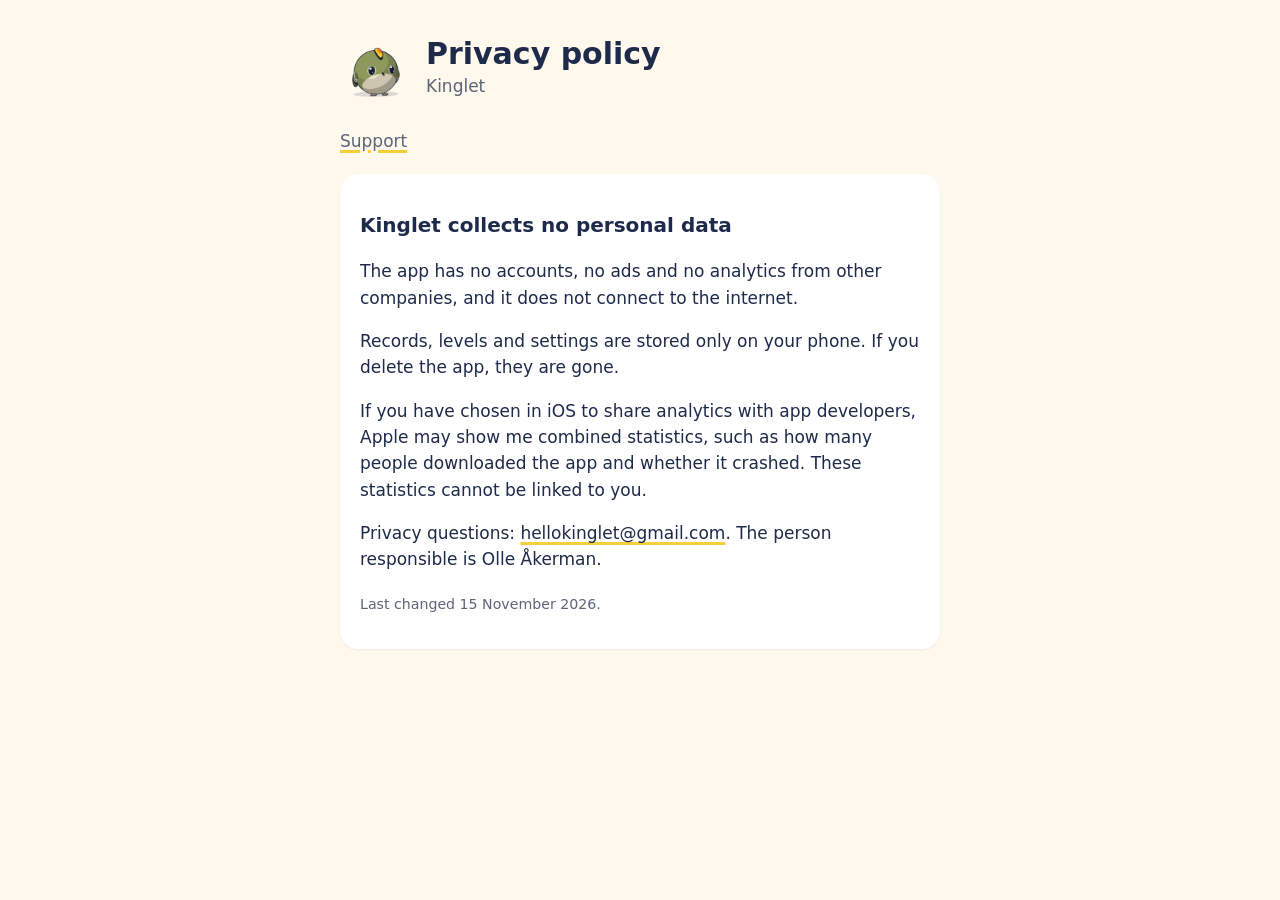
==== privacy.html @ cd657414 "Kinglet support page and privacy policy Co-Authored-By: Claude Opus 5.5 <noreply@anthropic.com>" ====
<!doctype html>
<html lang="en">
<head>
<meta charset="utf-8">
<meta name="viewport" content="width=device-width, initial-scale=1">
<title>Kinglet – privacy policy</title>
<link rel="stylesheet" href="style.css">
</head>
<body>
<main>
  <header>
    <img src="kinglet.png" alt="">
    <div>
      <h1>Privacy policy</h1>
      <p>Kinglet</p>
    </div>
  </header>
  <nav><a href="./">Support</a></nav>

  <section>
    <h2>Kinglet collects no personal data</h2>
    <p>The app has no accounts, no ads and no analytics from other companies, and it does not connect to the internet.</p>
    <p>Records, levels and settings are stored only on your phone. If you delete the app, they are gone.</p>
    <p>If you have chosen in iOS to share analytics with app developers, Apple may show me combined statistics, such as how many people downloaded the app and whether it crashed. These statistics cannot be linked to you.</p>
    <p>Privacy questions: <a href="mailto:hellokinglet@gmail.com">hellokinglet@gmail.com</a>. The person responsible is Olle Åkerman.</p>
    <p><small>Last changed 15 November 2026.</small></p>
  </section>
</main>
</body>
</html>
---- style.css ----
:root { --bg: #fff8ec; --card: #ffffff; --ink: #1d2a4a; --muted: #5b6478; --accent: #f6cf3a; }
@media (prefers-color-scheme: dark) { :root { --bg: #111318; --card: #1c1f27; --ink: #f2f2f7; --muted: #a3a9b8; } }
* { box-sizing: border-box; }
body { margin: 0; background: var(--bg); color: var(--ink); font: 17px/1.55 -apple-system, system-ui, "Segoe UI", sans-serif; }
main { max-width: 640px; margin: 0 auto; padding: 32px 20px 64px; }
header { display: flex; align-items: center; gap: 14px; margin-bottom: 24px; }
header img { width: 72px; height: 72px; }
h1 { font-size: 30px; line-height: 1.15; margin: 0; }
header p { margin: 2px 0 0; color: var(--muted); }
h2 { font-size: 20px; margin: 32px 0 8px; }
section { background: var(--card); border-radius: 18px; padding: 4px 20px 16px; margin-bottom: 20px; box-shadow: 0 1px 2px rgb(0 0 0 / .06); }
a { color: inherit; text-decoration-color: var(--accent); text-decoration-thickness: 3px; text-underline-offset: 3px; }
nav { margin-bottom: 20px; color: var(--muted); }
small { color: var(--muted); }
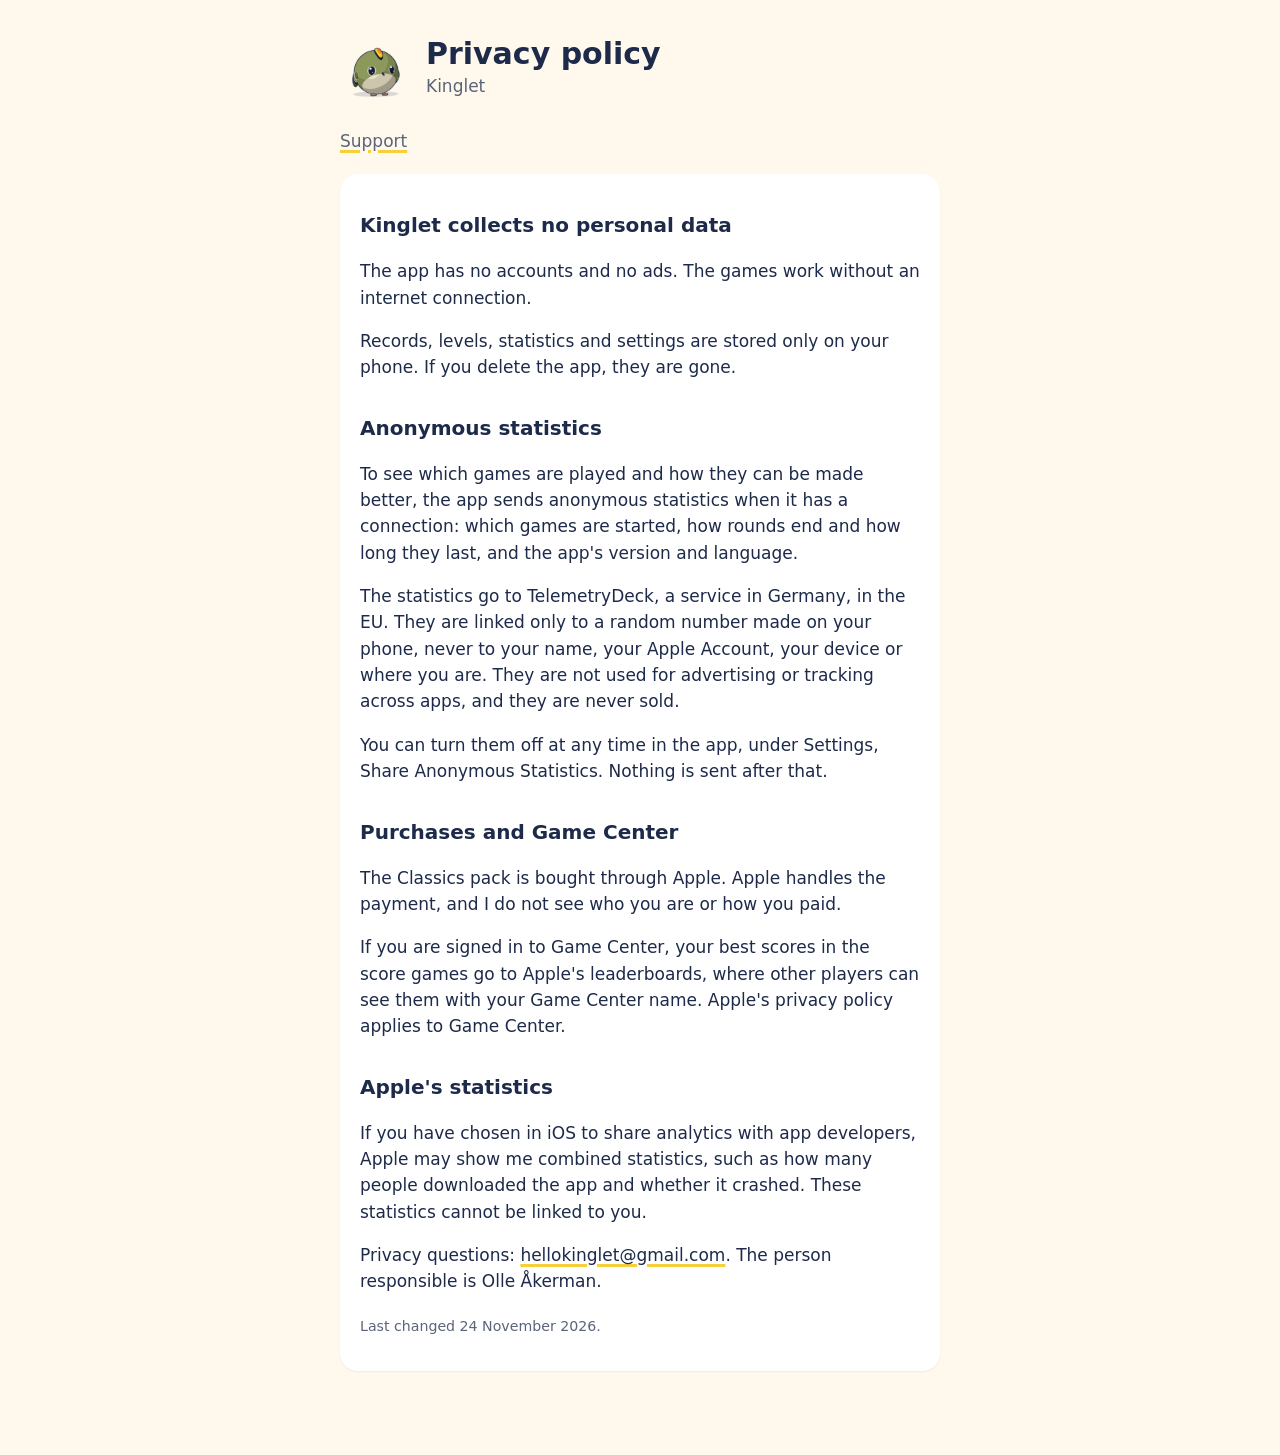
==== commit 1b9b6d54: "Privacy policy for version 1.1: anonymous statistics, the Classics purchase and Game Center Co-Autho" ====
--- a/privacy.html
+++ b/privacy.html
@@ -19,11 +19,22 @@
 
   <section>
     <h2>Kinglet collects no personal data</h2>
-    <p>The app has no accounts, no ads and no analytics from other companies, and it does not connect to the internet.</p>
-    <p>Records, levels and settings are stored only on your phone. If you delete the app, they are gone.</p>
+    <p>The app has no accounts and no ads. The games work without an internet connection.</p>
+    <p>Records, levels, statistics and settings are stored only on your phone. If you delete the app, they are gone.</p>
+
+    <h2>Anonymous statistics</h2>
+    <p>To see which games are played and how they can be made better, the app sends anonymous statistics when it has a connection: which games are started, how rounds end and how long they last, and the app's version and language.</p>
+    <p>The statistics go to TelemetryDeck, a service in Germany, in the EU. They are linked only to a random number made on your phone, never to your name, your Apple Account, your device or where you are. They are not used for advertising or tracking across apps, and they are never sold.</p>
+    <p>You can turn them off at any time in the app, under Settings, Share Anonymous Statistics. Nothing is sent after that.</p>
+
+    <h2>Purchases and Game Center</h2>
+    <p>The Classics pack is bought through Apple. Apple handles the payment, and I do not see who you are or how you paid.</p>
+    <p>If you are signed in to Game Center, your best scores in the score games go to Apple's leaderboards, where other players can see them with your Game Center name. Apple's privacy policy applies to Game Center.</p>
+
+    <h2>Apple's statistics</h2>
     <p>If you have chosen in iOS to share analytics with app developers, Apple may show me combined statistics, such as how many people downloaded the app and whether it crashed. These statistics cannot be linked to you.</p>
     <p>Privacy questions: <a href="mailto:hellokinglet@gmail.com">hellokinglet@gmail.com</a>. The person responsible is Olle Åkerman.</p>
-    <p><small>Last changed 15 November 2026.</small></p>
+    <p><small>Last changed 24 November 2026.</small></p>
   </section>
 </main>
 </body>
